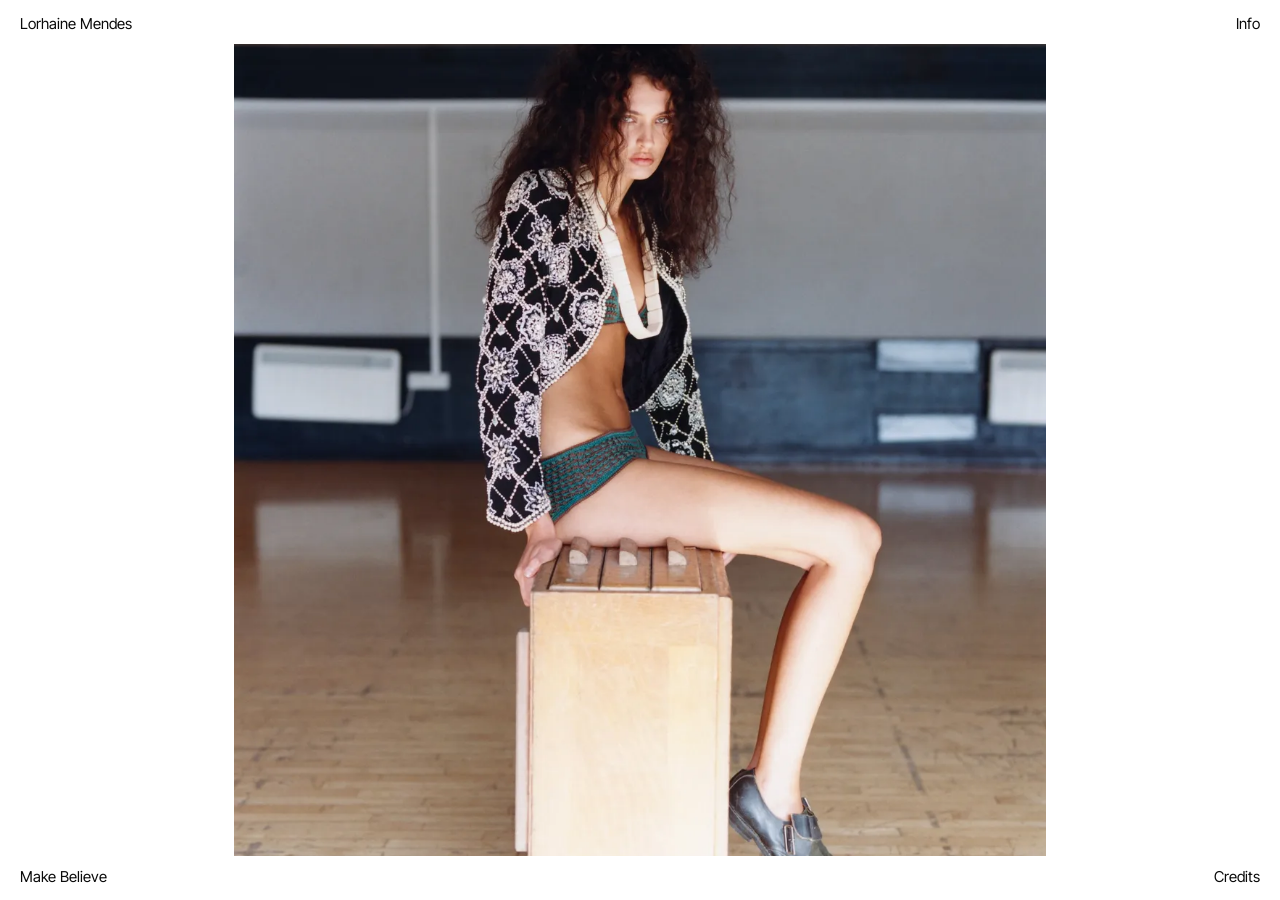
==== index.html @ b6aad868 "Separate phone layouts, size/position pad, crop frame for full screen, photo or video behind layered" ====
<!doctype html>
<html lang="en">
<head>
<meta charset="utf-8">
<meta name="viewport" content="width=device-width, initial-scale=1, viewport-fit=cover">
<title>Lorhaine Mendes</title>
<meta name="robots" content="noindex">
<meta name="description" content="Lorhaine Mendes — fashion stylist.">
<link rel="preload" href="assets/fonts/inter-tight-latin-400-normal.woff2" as="font" type="font/woff2" crossorigin>
<link rel="preload" href="assets/fonts/bodoni-moda-latin-400-normal.woff2" as="font" type="font/woff2" crossorigin>
<link rel="stylesheet" href="assets/style.css?v=23">
</head>
<body>
<div class="stage">
  <img class="bg" alt="" aria-hidden="true">
  <video class="uv" muted loop playsinline preload="auto" aria-hidden="true"></video>
  <div class="bigname" aria-hidden="true"><div class="run"><span>Lorhaine Mendes</span><span>Lorhaine Mendes</span><span>Lorhaine Mendes</span></div></div>
  <img class="fg" alt="">
  <video class="fgv" muted loop playsinline autoplay preload="auto" aria-hidden="true"></video>
</div>

<div class="zones"><i data-a="prev"></i><i data-a="next"></i></div>

<header class="ui top">
  <a href="#/" class="home">Lorhaine Mendes</a>
  <a href="#/info">Info</a>
</header>
<footer class="ui bot">
  <button class="ptitle" data-go="credits"></button>
  <button data-go="credits">Credits</button>
</footer>

<section class="layer credits" hidden></section>
<section class="layer info" hidden></section>

<div class="cursor" aria-hidden="true"></div>
<script src="assets/app.js?v=23" type="module"></script>
</body>
</html>
---- assets/style.css ----
@font-face{font-family:"Bodoni Moda";src:url(fonts/bodoni-moda-latin-400-normal.woff2) format("woff2");font-weight:400;font-display:swap}
@font-face{font-family:"Tinos";src:url(fonts/tinos-latin-400-normal.woff2) format("woff2");font-weight:400;font-style:normal;font-display:swap}
@font-face{font-family:"Tinos";src:url(fonts/tinos-latin-400-italic.woff2) format("woff2");font-weight:400;font-style:italic;font-display:swap}
@font-face{font-family:"Inter Tight";src:url(fonts/inter-tight-latin-400-normal.woff2) format("woff2");font-weight:400;font-style:normal;font-display:swap}
@font-face{font-family:"Inter Tight";src:url(fonts/inter-tight-latin-400-italic.woff2) format("woff2");font-weight:400;font-style:italic;font-display:swap}

@font-face{font-family:"Instrument Serif";src:url(fonts/instrument-serif-latin-400-normal.woff2) format("woff2");font-weight:400;font-display:swap}

/* small type: Climax-style grotesk; her name: Bodoni */
:root{--ink:#0a0a0a;--paper:#fff;--pink:#ff78c8;--pad:20px;
  --ui:"Inter Tight","Helvetica Neue",Helvetica,Arial,sans-serif; --big:"Bodoni Moda","Didot","Bodoni 72",serif;
  --ui-case:none; --ui-track:0; --big-case:none; --big-track:-.02em;
  --accent:var(--ink); --credits-bg:var(--paper); --credits-ink:var(--ink)}

*{box-sizing:border-box;margin:0;padding:0}
html,body{height:100%;background:var(--paper);color:var(--ink);overflow:hidden}
body{font-family:var(--ui);font-weight:400;font-size:15px;line-height:1.3;-webkit-font-smoothing:antialiased}
a{color:inherit;text-decoration:none}
button,input,textarea{font:inherit;color:inherit;background:none;border:0;border-radius:0;cursor:pointer;text-align:left;text-transform:inherit;letter-spacing:inherit}
h1,h2,h3,b,strong{font-weight:400;font-size:inherit}
ul{list-style:none}

/* stage — hard cuts only */
.stage{position:fixed;inset:0;background:var(--paper)}
.stage img,.stage video{position:absolute;user-select:none;-webkit-user-drag:none}
.bg,.uv{inset:0;width:100%;height:100%;object-fit:cover;display:none}
.stage.ilayer .bg{display:block}
.stage.ulayer .uv{display:block}
.fg,.fgv{left:0;top:0}
.fgv{display:none;object-fit:cover;background:#000}
.stage.isvid .fgv{display:block}
.stage.isvid .fg{display:none}

/* her name: one still line, a different slice of an endless band on each slide */
.bigname{position:absolute;left:0;right:0;top:var(--ny,30vh);overflow:hidden;pointer-events:none;color:var(--ink);visibility:hidden}
.bigname.on{visibility:visible}
.bigname .run{display:flex;width:max-content;transform:translateX(var(--nx,0))}
.bigname span{font-family:var(--big);font-weight:400;font-size:var(--nf,38vh);line-height:1;letter-spacing:var(--big-track);text-transform:var(--big-case);white-space:nowrap;padding-right:.35em}

.zones{position:fixed;inset:0;display:grid;grid-template-columns:1fr 1fr;z-index:5}
.zones i{display:block;cursor:none}

/* small type: black on white, white over dark */
.ui{position:fixed;left:var(--pad);right:var(--pad);z-index:10;display:flex;justify-content:space-between;align-items:flex-end;color:var(--ink);text-transform:var(--ui-case);letter-spacing:var(--ui-track)}
.dark .ui{color:#fff;text-shadow:0 0 14px rgba(0,0,0,.18)}
.ui.top{top:14px;align-items:baseline}.ui.bot{bottom:14px}
.ui a:hover,.ui button:hover{color:var(--accent)}
.dark .ui a:hover,.dark .ui button:hover{color:#fff;font-style:italic}

.cursor{position:fixed;left:0;top:0;z-index:100;pointer-events:none;color:var(--ink);font-size:16px;white-space:nowrap;display:none;text-transform:var(--ui-case);letter-spacing:var(--ui-track)}
.cursor.on{display:block}
.cursor.light{color:#fff}

/* overlays */
.layer{position:fixed;inset:0;z-index:20;background:var(--paper);overflow:hidden;text-transform:var(--ui-case);letter-spacing:var(--ui-track)}
.layer[hidden]{display:none}
.layer .home{position:fixed;left:var(--pad);top:14px}
.layer .close{position:fixed;right:var(--pad);top:14px;z-index:2}
.layer a:hover,.layer button:hover{color:var(--accent)}

/* credits: white, big pictures — three layouts */
.credits{background:#fff;color:var(--ink)}
.credits a:hover,.credits button:hover{color:inherit;font-style:italic}
.credits .home,.credits .close{z-index:3;background:#fff;padding:0 2px}
.credits .media img,.credits .media video{display:block;cursor:pointer;background:#f3f3f3}
.credits .meta h2{margin-bottom:8px}
.credits dl{display:grid;grid-template-columns:auto 1fr;column-gap:16px;row-gap:1px}
.credits dt{font-style:italic}
/* strip: one row of tall pictures, scroll sideways */
.l-strip{display:flex;flex-direction:column;justify-content:flex-end;gap:16px;padding:52px 0 16px}
.l-strip .media{display:flex;gap:2px;overflow-x:auto;padding:0 var(--pad);height:calc(100vh - 150px);scrollbar-width:none}
.l-strip .media::-webkit-scrollbar{display:none}
.l-strip .media img,.l-strip .media video{height:100%;width:auto;flex:none}
.l-strip .meta{padding:0 var(--pad);display:flex;gap:48px;align-items:baseline}
.l-strip .meta h2{margin:0;min-width:140px}
/* stack: credits sit still on the left, the pictures run down the right, each nearly a screen tall */
.l-stack{overflow-y:auto;display:grid;grid-template-columns:minmax(220px,30vw) 1fr;padding:0 var(--pad)}
.l-stack .meta{position:sticky;top:0;align-self:start;padding-top:calc(50vh - 40px)}
.l-stack .media{display:flex;flex-direction:column;align-items:center;gap:2px;padding:52px 0 52px}
.l-stack .media img,.l-stack .media video{max-height:calc(100vh - 104px);max-width:100%;width:auto;height:auto}
/* grid: two big columns, the whole picture, scroll down */
.l-grid{overflow-y:auto;padding:52px var(--pad) 40px}
.l-grid .meta{margin:0 0 22px;max-width:520px}
.l-grid .media{display:grid;grid-template-columns:1fr 1fr;gap:2px;align-items:start}
.l-grid .media img,.l-grid .media video{width:100%;height:auto}

/* info: one narrow column, very little */
.info{display:flex;align-items:center;justify-content:center;padding:0 var(--pad)}
.info .col{width:min(300px,100%);display:flex;flex-direction:column;gap:2px}
.info .col>p a,.info .col>p span{text-decoration:underline;text-decoration-thickness:1px;text-underline-offset:3px}
.info form{display:block;width:100%}
.info .contact{margin-top:44px}
input,textarea{cursor:text;font:inherit;border:0;padding:0;outline:none;width:100%;background:none;caret-color:var(--accent);line-height:1.3}
input::placeholder,textarea::placeholder{color:var(--ink);opacity:.3}
textarea{resize:none;display:block;overflow:hidden}
.info .row{display:flex;gap:12px;align-items:baseline}
.info .row input{flex:1}
.info .send,.info .join{flex:none}
.info .send:hover,.info .join:hover,.info .nlink:hover{font-style:italic;color:var(--accent)}
.note{min-height:1.3em;font-style:italic}
.info .news{margin-top:44px;display:flex;gap:12px;align-items:baseline}
.info [hidden]{display:none}

@media (max-width:760px){
  :root{--pad:14px}
  .zones i{cursor:auto}
  .cursor{display:none!important}
  .l-strip{justify-content:center}
  .l-strip .media{height:62vh}
  .l-strip .meta{flex-direction:column;gap:8px}
  .l-stack{grid-template-columns:1fr;padding:52px var(--pad) 40px}
  .l-stack .meta{position:static;padding:0 0 20px}
  .l-stack .media{padding:0}
  .l-stack .media img,.l-stack .media video{width:100%;max-height:none}
}
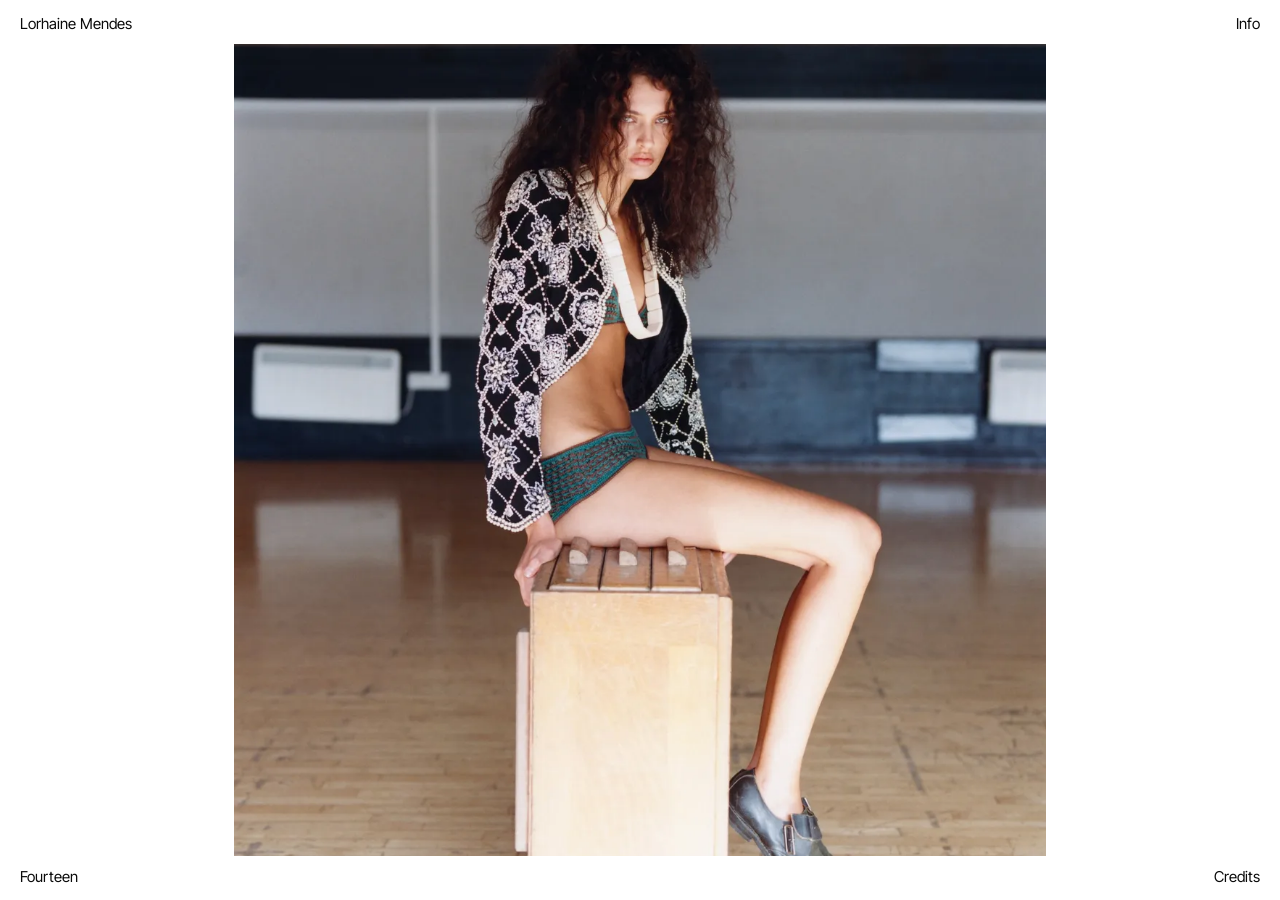
==== commit 9a58ba91: "Snapping (centre/thirds, Alt or switch to turn off), draggable name per slide and device, simpler In" ====
--- a/index.html
+++ b/index.html
@@ -8,7 +8,7 @@
 <meta name="description" content="Lorhaine Mendes — fashion stylist.">
 <link rel="preload" href="assets/fonts/inter-tight-latin-400-normal.woff2" as="font" type="font/woff2" crossorigin>
 <link rel="preload" href="assets/fonts/bodoni-moda-latin-400-normal.woff2" as="font" type="font/woff2" crossorigin>
-<link rel="stylesheet" href="assets/style.css?v=23">
+<link rel="stylesheet" href="assets/style.css?v=27">
 </head>
 <body>
 <div class="stage">
@@ -34,6 +34,6 @@
 <section class="layer info" hidden></section>
 
 <div class="cursor" aria-hidden="true"></div>
-<script src="assets/app.js?v=23" type="module"></script>
+<script src="assets/app.js?v=27" type="module"></script>
 </body>
 </html>
--- a/assets/style.css
+++ b/assets/style.css
@@ -89,7 +89,8 @@
 .info .col{width:min(300px,100%);display:flex;flex-direction:column;gap:2px}
 .info .col>p a,.info .col>p span{text-decoration:underline;text-decoration-thickness:1px;text-underline-offset:3px}
 .info form{display:block;width:100%}
-.info .contact{margin-top:44px}
+.info .links{display:flex;gap:18px;margin-top:22px}
+.info .links a:hover{font-style:italic}
 input,textarea{cursor:text;font:inherit;border:0;padding:0;outline:none;width:100%;background:none;caret-color:var(--accent);line-height:1.3}
 input::placeholder,textarea::placeholder{color:var(--ink);opacity:.3}
 textarea{resize:none;display:block;overflow:hidden}
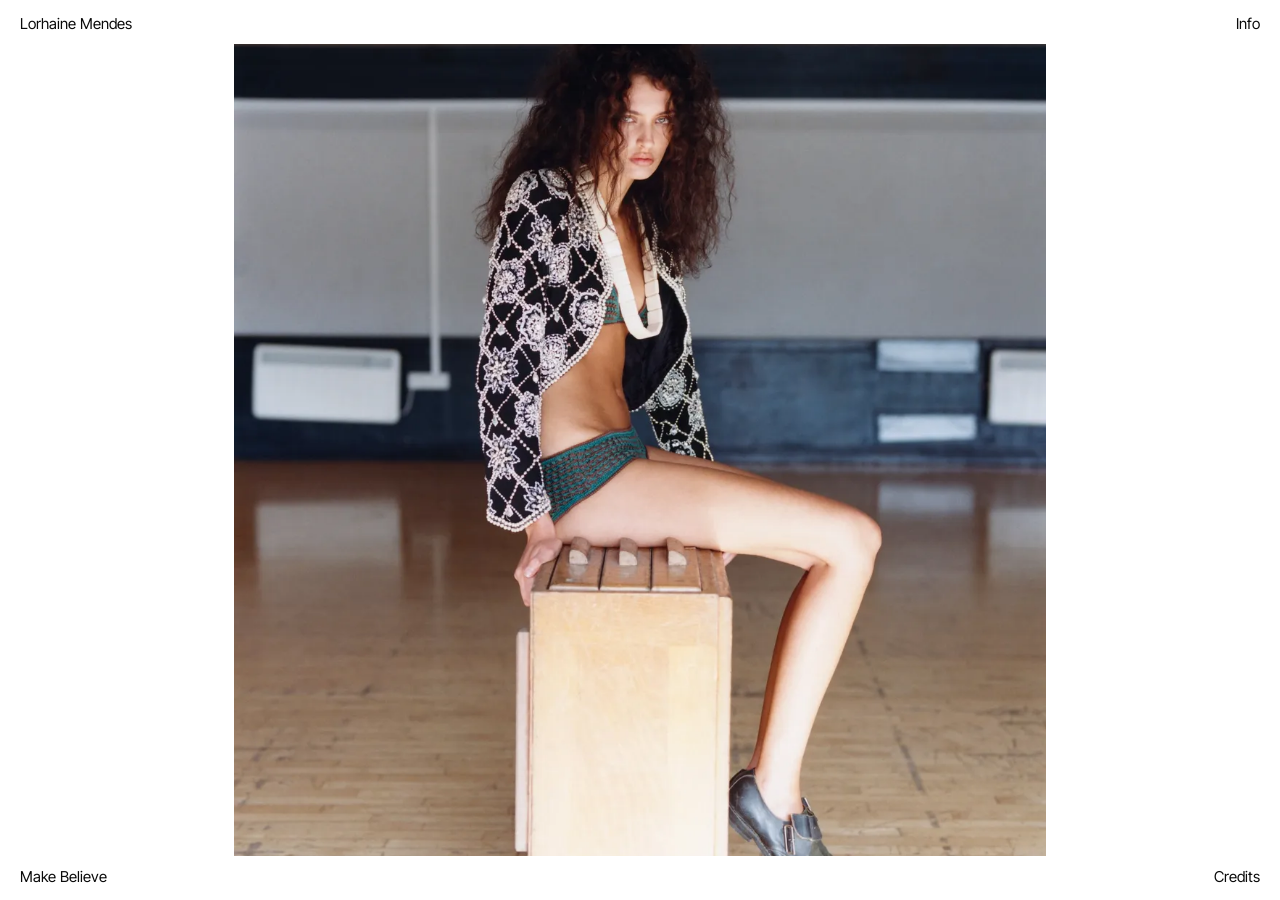
==== commit 78f900a3: "One placement box for picture, background and name; sizes up to 200%; full screen zoom and pan; name" ====
--- a/index.html
+++ b/index.html
@@ -34,6 +34,6 @@
 <section class="layer info" hidden></section>
 
 <div class="cursor" aria-hidden="true"></div>
-<script src="assets/app.js?v=27" type="module"></script>
+<script src="assets/app.js?v=28" type="module"></script>
 </body>
 </html>
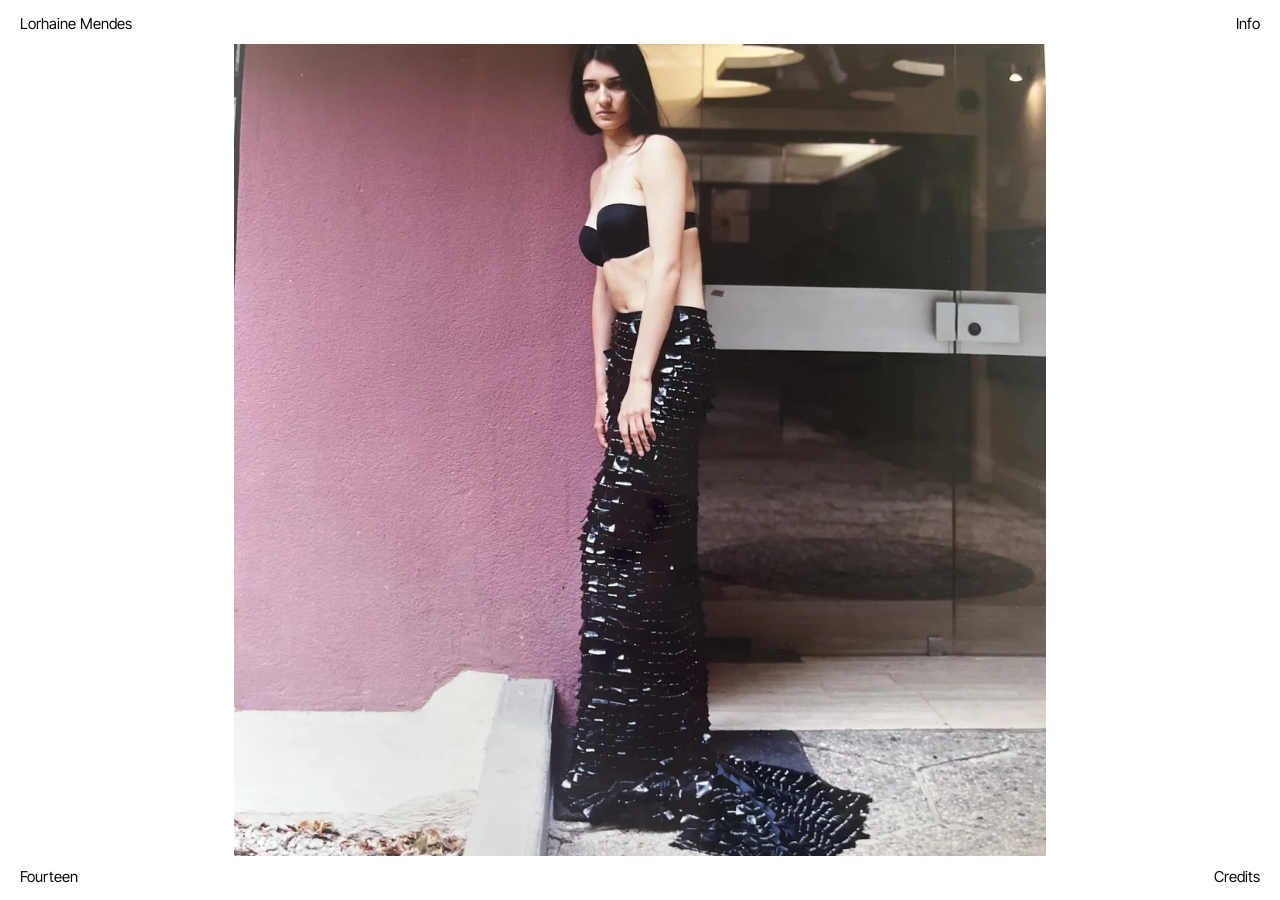
==== commit 1ee90e49: "Her revisions: no gaps or left edge on credits, two-font credits option with extra lines, editable c" ====
--- a/index.html
+++ b/index.html
@@ -8,7 +8,7 @@
 <meta name="description" content="Lorhaine Mendes — fashion stylist.">
 <link rel="preload" href="assets/fonts/inter-tight-latin-400-normal.woff2" as="font" type="font/woff2" crossorigin>
 <link rel="preload" href="assets/fonts/bodoni-moda-latin-400-normal.woff2" as="font" type="font/woff2" crossorigin>
-<link rel="stylesheet" href="assets/style.css?v=27">
+<link rel="stylesheet" href="assets/style.css?v=30">
 </head>
 <body>
 <div class="stage">
@@ -34,6 +34,6 @@
 <section class="layer info" hidden></section>
 
 <div class="cursor" aria-hidden="true"></div>
-<script src="assets/app.js?v=28" type="module"></script>
+<script src="assets/app.js?v=30" type="module"></script>
 </body>
 </html>
--- a/assets/style.css
+++ b/assets/style.css
@@ -1,7 +1,10 @@
 @font-face{font-family:"Bodoni Moda";src:url(fonts/bodoni-moda-latin-400-normal.woff2) format("woff2");font-weight:400;font-display:swap}
+@font-face{font-family:"Bodoni Moda";src:url(fonts/bodoni-moda-latin-700-normal.woff2) format("woff2");font-weight:700;font-display:swap}
 @font-face{font-family:"Tinos";src:url(fonts/tinos-latin-400-normal.woff2) format("woff2");font-weight:400;font-style:normal;font-display:swap}
 @font-face{font-family:"Tinos";src:url(fonts/tinos-latin-400-italic.woff2) format("woff2");font-weight:400;font-style:italic;font-display:swap}
 @font-face{font-family:"Inter Tight";src:url(fonts/inter-tight-latin-400-normal.woff2) format("woff2");font-weight:400;font-style:normal;font-display:swap}
+@font-face{font-family:"Inter Tight";src:url(fonts/inter-tight-latin-700-normal.woff2) format("woff2");font-weight:700;font-style:normal;font-display:swap}
+@font-face{font-family:"IBM Plex Mono";src:url(fonts/ibm-plex-mono-latin-400-normal.woff2) format("woff2");font-weight:400;font-display:swap}
 @font-face{font-family:"Inter Tight";src:url(fonts/inter-tight-latin-400-italic.woff2) format("woff2");font-weight:400;font-style:italic;font-display:swap}
 
 @font-face{font-family:"Instrument Serif";src:url(fonts/instrument-serif-latin-400-normal.woff2) format("woff2");font-weight:400;font-display:swap}
@@ -43,7 +46,9 @@
 /* small type: black on white, white over dark */
 .ui{position:fixed;left:var(--pad);right:var(--pad);z-index:10;display:flex;justify-content:space-between;align-items:flex-end;color:var(--ink);text-transform:var(--ui-case);letter-spacing:var(--ui-track)}
 .dark .ui{color:#fff;text-shadow:0 0 14px rgba(0,0,0,.18)}
-.ui.top{top:14px;align-items:baseline}.ui.bot{bottom:14px}
+.ui.top{top:14px;align-items:baseline}
+/* the name in the corner (style set in the editor) */
+.home{font-family:var(--head-font,inherit);font-weight:var(--head-weight,400);font-size:var(--head-size,inherit);line-height:1;letter-spacing:0}.ui.bot{bottom:14px}
 .ui a:hover,.ui button:hover{color:var(--accent)}
 .dark .ui a:hover,.dark .ui button:hover{color:#fff;font-style:italic}
 
@@ -62,13 +67,23 @@
 .credits{background:#fff;color:var(--ink)}
 .credits a:hover,.credits button:hover{color:inherit;font-style:italic}
 .credits .home,.credits .close{z-index:3;background:#fff;padding:0 2px}
-.credits .media img,.credits .media video{display:block;cursor:pointer;background:#f3f3f3}
+.credits .media img,.credits .media video{display:block;cursor:pointer;background:#f3f3f3;vertical-align:top}
 .credits .meta h2{margin-bottom:8px}
 .credits dl{display:grid;grid-template-columns:auto 1fr;column-gap:16px;row-gap:1px}
 .credits dt{font-style:italic}
+/* credits text, two-font version: bold grotesk table (role left, name right) + mono notes */
+.credits .notes{margin-top:10px}
+.t-dual .meta{display:grid;grid-template-columns:minmax(0,1.15fr) minmax(0,1fr);column-gap:7%;row-gap:18px;align-items:start;text-transform:none;letter-spacing:0}
+.t-dual dl{display:grid;grid-template-columns:auto 1fr;column-gap:24px;row-gap:3px;font-family:"Inter Tight","Helvetica Neue",Helvetica,Arial,sans-serif;font-weight:700;font-size:13px;line-height:1.25}
+.t-dual dt{font-style:normal;text-transform:uppercase}
+.t-dual dd{text-align:right}
+.t-dual .mono{font-family:"IBM Plex Mono",ui-monospace,Menlo,monospace;font-size:12.5px;line-height:1.35;text-transform:uppercase;letter-spacing:.02em;display:flex;flex-direction:column;gap:14px}
+.l-strip.t-dual .meta{display:grid;max-width:1100px}
+.l-stack.t-dual .meta{grid-template-columns:1fr;padding-right:24px}
+.l-grid.t-dual .meta{max-width:900px}
 /* strip: one row of tall pictures, scroll sideways */
 .l-strip{display:flex;flex-direction:column;justify-content:flex-end;gap:16px;padding:52px 0 16px}
-.l-strip .media{display:flex;gap:2px;overflow-x:auto;padding:0 var(--pad);height:calc(100vh - 150px);scrollbar-width:none}
+.l-strip .media{display:flex;gap:0;overflow-x:auto;padding:0;height:calc(100vh - 150px);scrollbar-width:none}
 .l-strip .media::-webkit-scrollbar{display:none}
 .l-strip .media img,.l-strip .media video{height:100%;width:auto;flex:none}
 .l-strip .meta{padding:0 var(--pad);display:flex;gap:48px;align-items:baseline}
@@ -76,12 +91,12 @@
 /* stack: credits sit still on the left, the pictures run down the right, each nearly a screen tall */
 .l-stack{overflow-y:auto;display:grid;grid-template-columns:minmax(220px,30vw) 1fr;padding:0 var(--pad)}
 .l-stack .meta{position:sticky;top:0;align-self:start;padding-top:calc(50vh - 40px)}
-.l-stack .media{display:flex;flex-direction:column;align-items:center;gap:2px;padding:52px 0 52px}
+.l-stack .media{display:flex;flex-direction:column;align-items:center;gap:0;padding:52px 0 52px}
 .l-stack .media img,.l-stack .media video{max-height:calc(100vh - 104px);max-width:100%;width:auto;height:auto}
 /* grid: two big columns, the whole picture, scroll down */
 .l-grid{overflow-y:auto;padding:52px var(--pad) 40px}
 .l-grid .meta{margin:0 0 22px;max-width:520px}
-.l-grid .media{display:grid;grid-template-columns:1fr 1fr;gap:2px;align-items:start}
+.l-grid .media{display:grid;grid-template-columns:1fr 1fr;gap:0;align-items:start}
 .l-grid .media img,.l-grid .media video{width:100%;height:auto}
 
 /* info: one narrow column, very little */
@@ -113,4 +128,5 @@
   .l-stack .meta{position:static;padding:0 0 20px}
   .l-stack .media{padding:0}
   .l-stack .media img,.l-stack .media video{width:100%;max-height:none}
+  .t-dual .meta{grid-template-columns:1fr}
 }
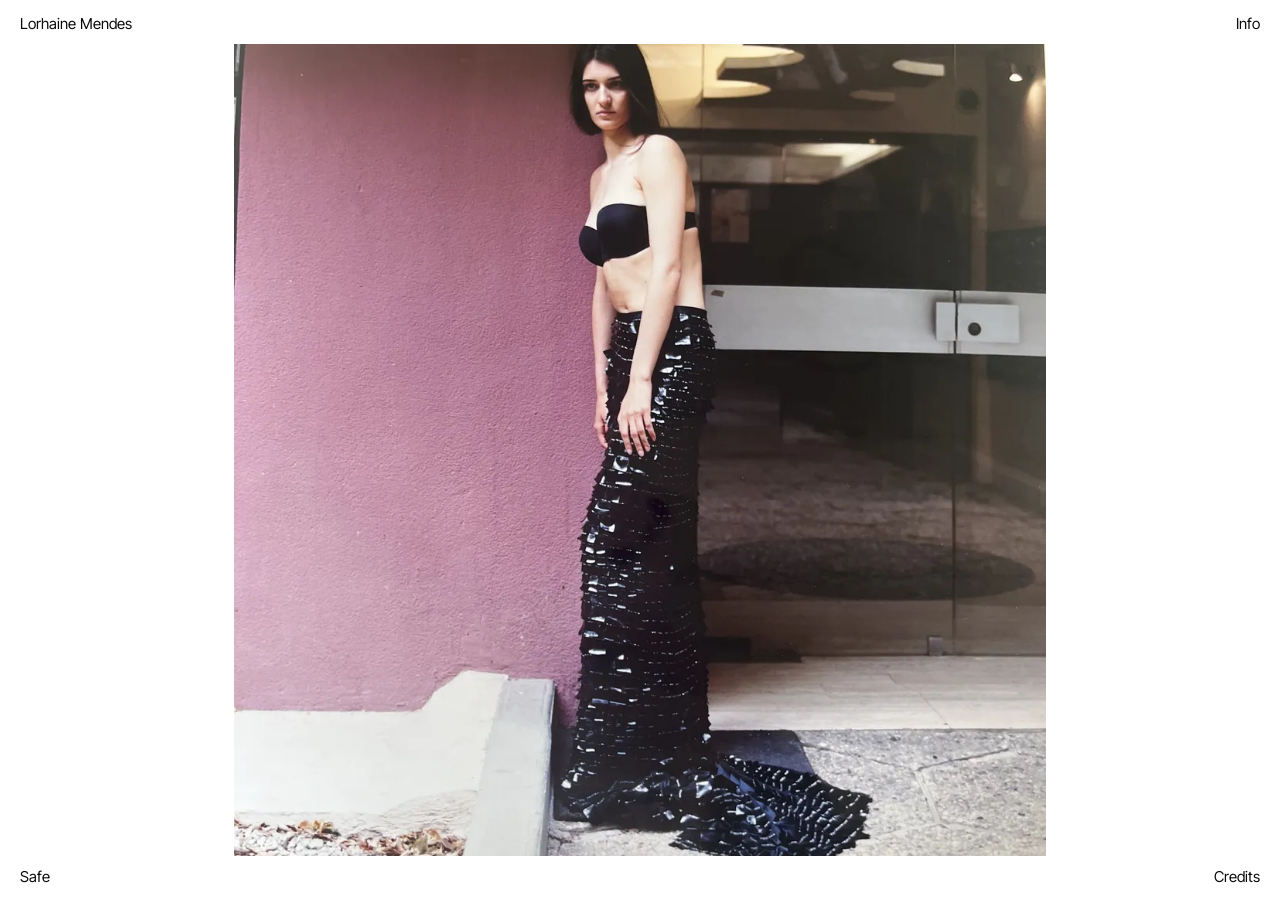
==== commit eb312f78: "Corner name: Simple, Mono, Times or Bodoni, with Bold and size Co-Authored-By: Claude Opus 5.5 <nore" ====
--- a/index.html
+++ b/index.html
@@ -8,7 +8,7 @@
 <meta name="description" content="Lorhaine Mendes — fashion stylist.">
 <link rel="preload" href="assets/fonts/inter-tight-latin-400-normal.woff2" as="font" type="font/woff2" crossorigin>
 <link rel="preload" href="assets/fonts/bodoni-moda-latin-400-normal.woff2" as="font" type="font/woff2" crossorigin>
-<link rel="stylesheet" href="assets/style.css?v=30">
+<link rel="stylesheet" href="assets/style.css?v=31">
 </head>
 <body>
 <div class="stage">
@@ -34,6 +34,6 @@
 <section class="layer info" hidden></section>
 
 <div class="cursor" aria-hidden="true"></div>
-<script src="assets/app.js?v=30" type="module"></script>
+<script src="assets/app.js?v=31" type="module"></script>
 </body>
 </html>
--- a/assets/style.css
+++ b/assets/style.css
@@ -5,6 +5,8 @@
 @font-face{font-family:"Inter Tight";src:url(fonts/inter-tight-latin-400-normal.woff2) format("woff2");font-weight:400;font-style:normal;font-display:swap}
 @font-face{font-family:"Inter Tight";src:url(fonts/inter-tight-latin-700-normal.woff2) format("woff2");font-weight:700;font-style:normal;font-display:swap}
 @font-face{font-family:"IBM Plex Mono";src:url(fonts/ibm-plex-mono-latin-400-normal.woff2) format("woff2");font-weight:400;font-display:swap}
+@font-face{font-family:"IBM Plex Mono";src:url(fonts/ibm-plex-mono-latin-700-normal.woff2) format("woff2");font-weight:700;font-display:swap}
+@font-face{font-family:"Tinos";src:url(fonts/tinos-latin-700-normal.woff2) format("woff2");font-weight:700;font-display:swap}
 @font-face{font-family:"Inter Tight";src:url(fonts/inter-tight-latin-400-italic.woff2) format("woff2");font-weight:400;font-style:italic;font-display:swap}
 
 @font-face{font-family:"Instrument Serif";src:url(fonts/instrument-serif-latin-400-normal.woff2) format("woff2");font-weight:400;font-display:swap}
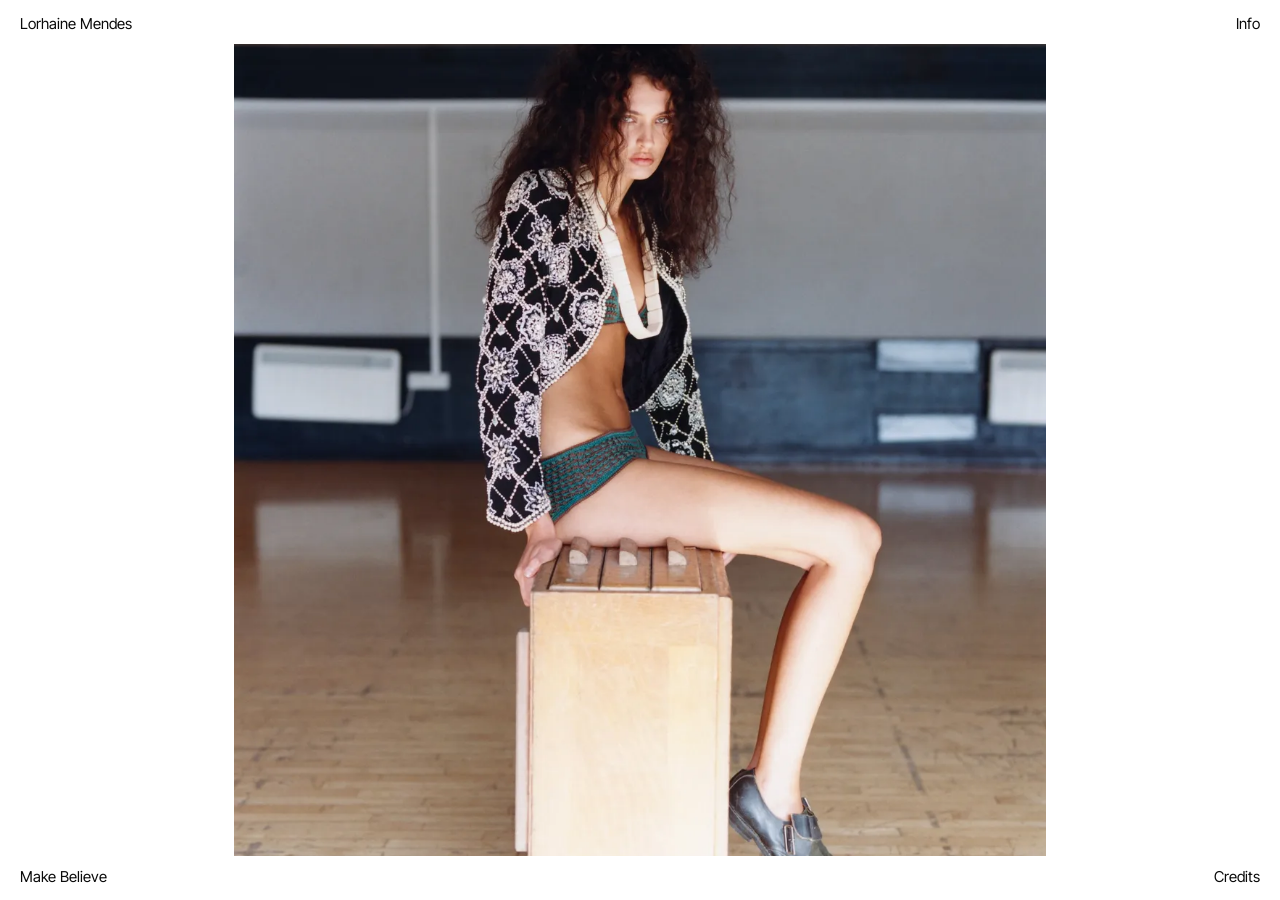
==== commit a42685b2: "Bold + typewriter credits: show the reference copy until real credits are written Co-Authored-By: Cl" ====
--- a/index.html
+++ b/index.html
@@ -34,6 +34,6 @@
 <section class="layer info" hidden></section>
 
 <div class="cursor" aria-hidden="true"></div>
-<script src="assets/app.js?v=31" type="module"></script>
+<script src="assets/app.js?v=32" type="module"></script>
 </body>
 </html>
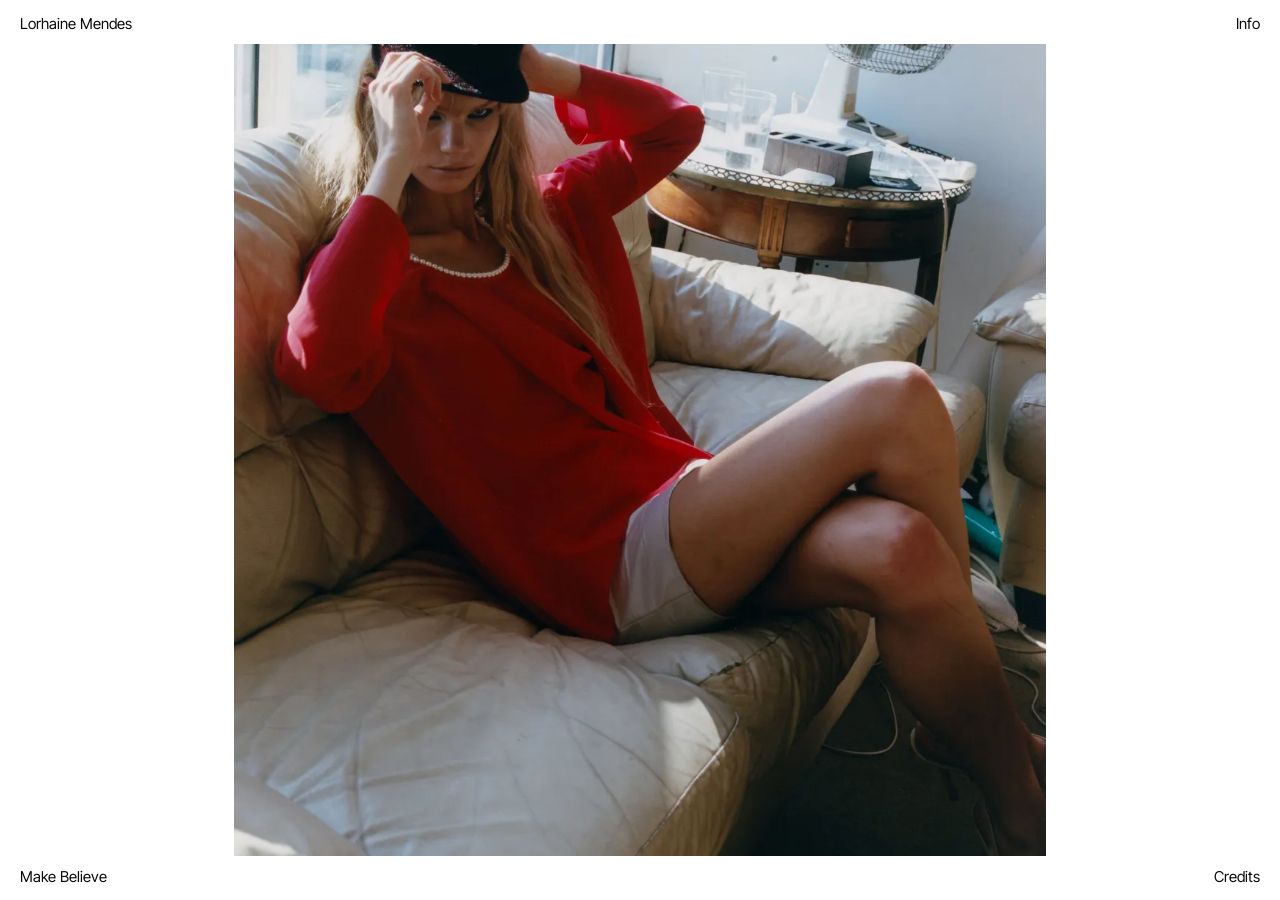
==== commit 18700931: "Bold + typewriter: picking it fills unwritten projects with the reference credits, editable in Proje" ====
--- a/index.html
+++ b/index.html
@@ -34,6 +34,6 @@
 <section class="layer info" hidden></section>
 
 <div class="cursor" aria-hidden="true"></div>
-<script src="assets/app.js?v=32" type="module"></script>
+<script src="assets/app.js?v=33" type="module"></script>
 </body>
 </html>
